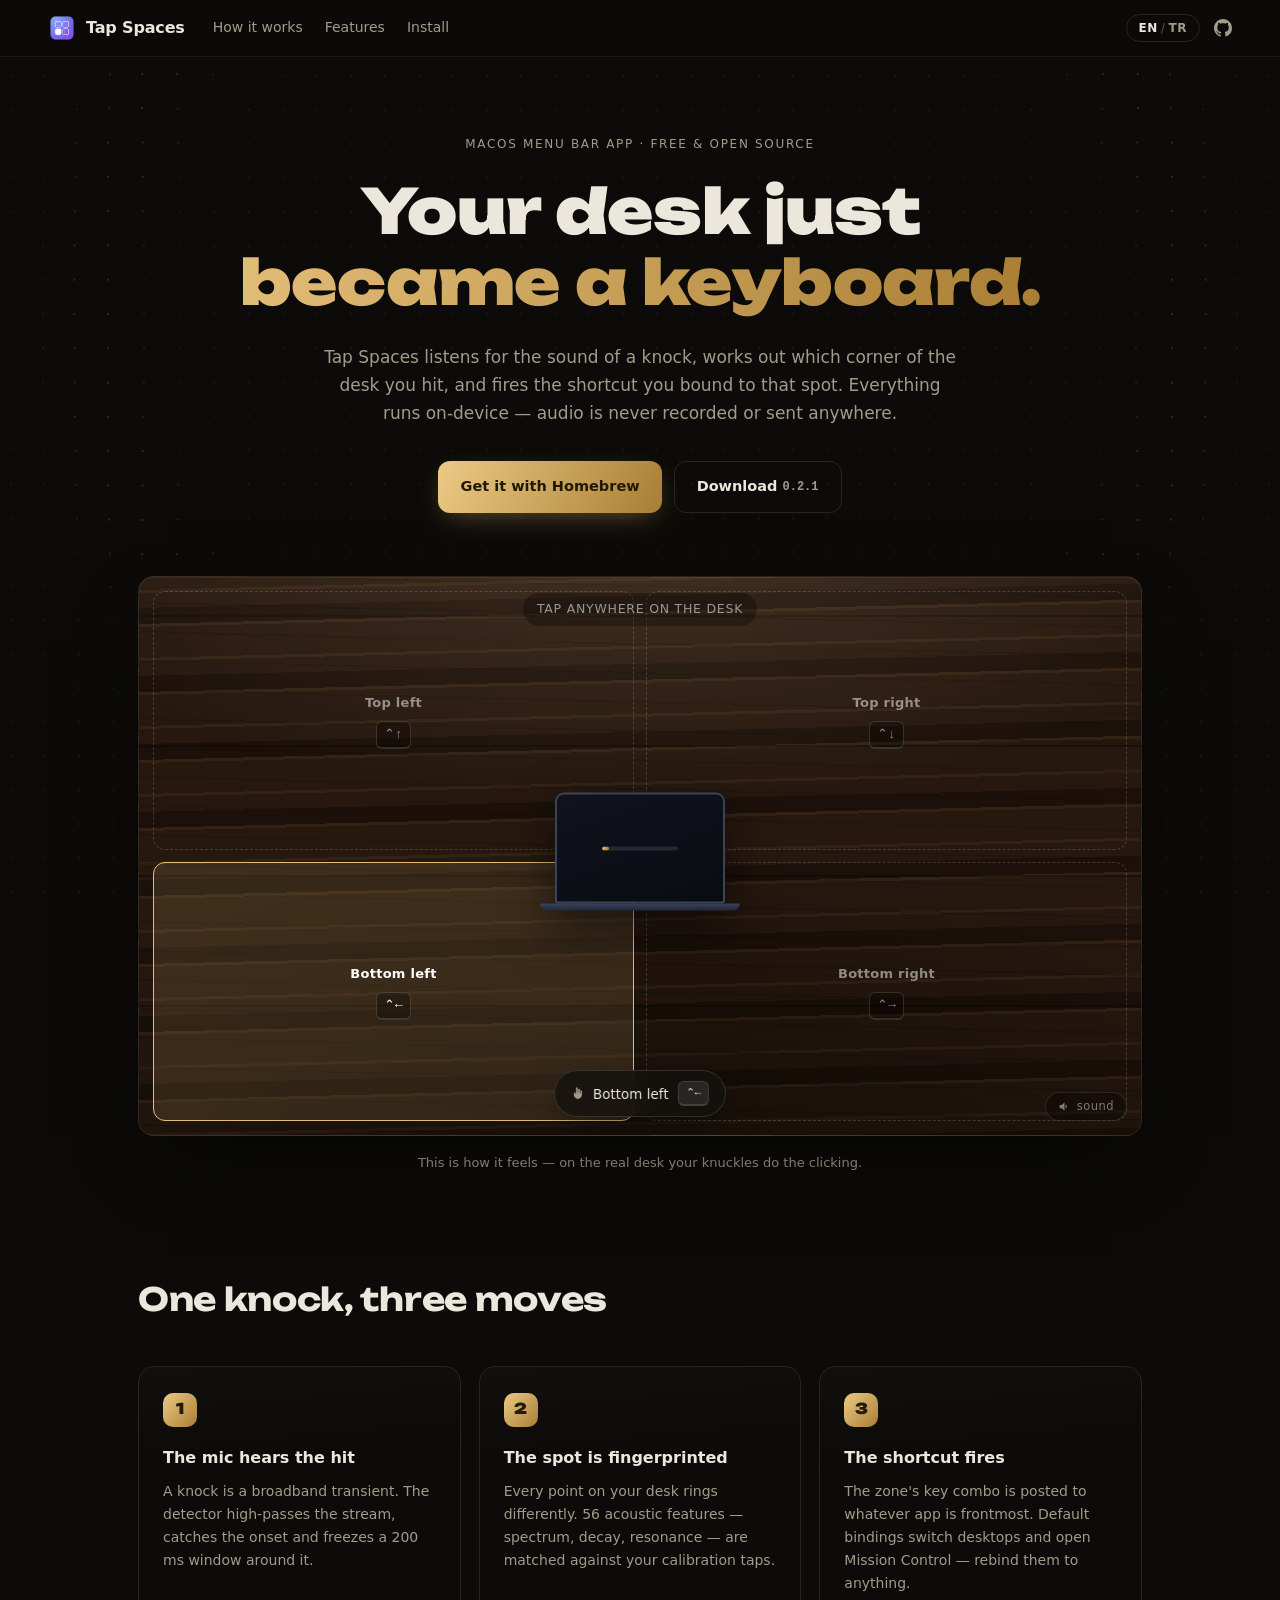
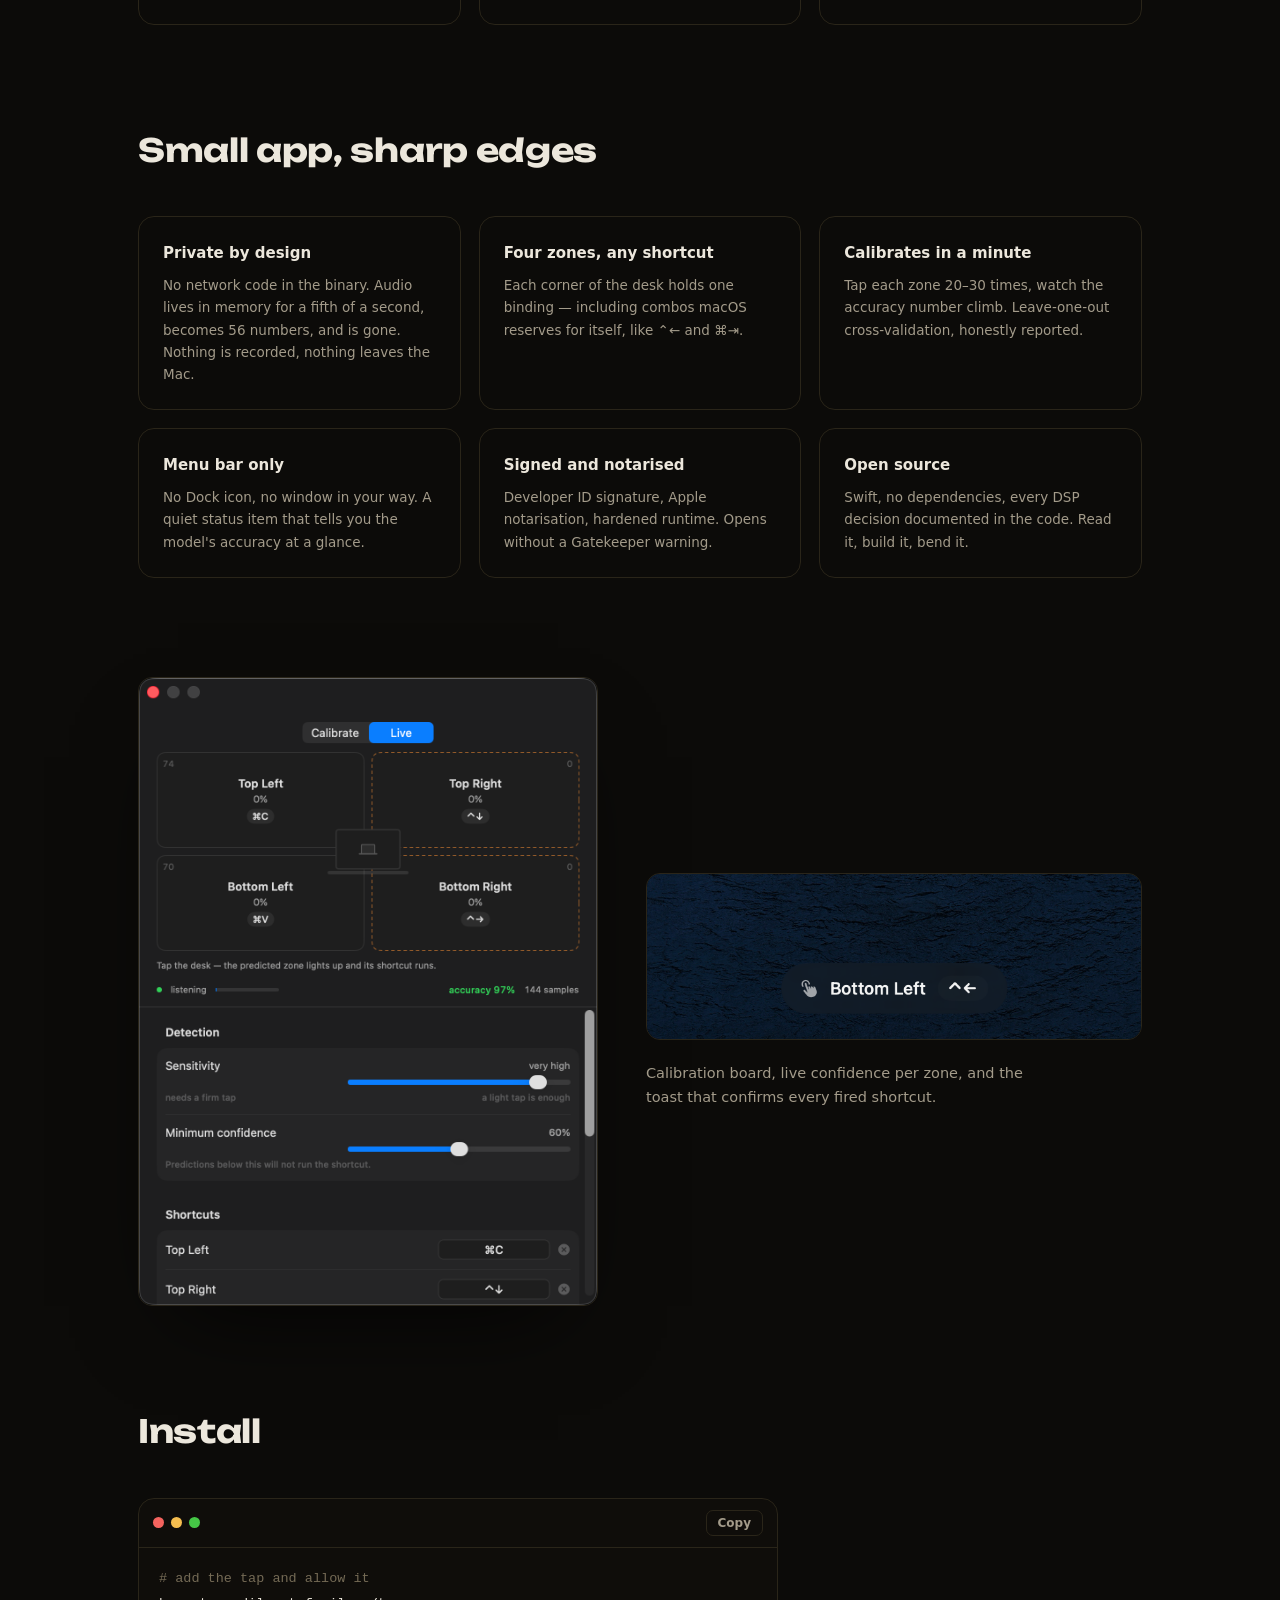
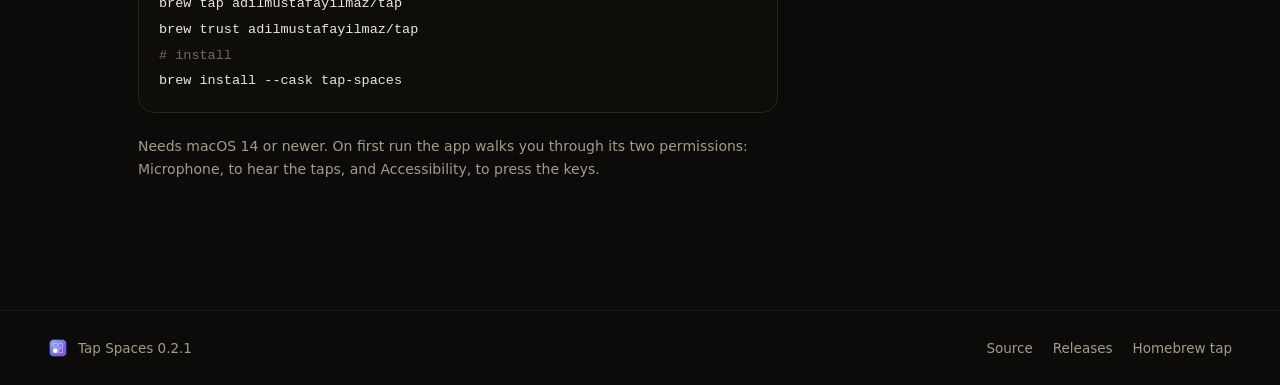
==== site/index.html @ 39f1f90b "Add landing site deployed to GitHub Pages Static single-page site under site/: interactive desk demo" ====
<!doctype html>
<html lang="en">
<head>
<meta charset="utf-8">
<meta name="viewport" content="width=device-width, initial-scale=1">
<title>Tap Spaces — your desk just became a keyboard</title>
<meta name="description" content="Tap Spaces is a macOS menu bar app that hears where on the desk you knocked and fires the keyboard shortcut you bound to that spot. Offline, on-device, open source.">
<meta property="og:title" content="Tap Spaces">
<meta property="og:description" content="Knock on the desk, switch your desktop. Acoustic tap localisation for macOS.">
<meta property="og:image" content="assets/icon.png">
<link rel="icon" type="image/png" href="assets/icon.png">
<link rel="preconnect" href="https://fonts.googleapis.com">
<link rel="preconnect" href="https://fonts.gstatic.com" crossorigin>
<link href="https://fonts.googleapis.com/css2?family=Unbounded:wght@500;700;900&display=swap" rel="stylesheet">
<link rel="stylesheet" href="style.css">
</head>
<body>

<canvas id="field" aria-hidden="true"></canvas>

<header class="nav">
  <a class="brand" href="#top">
    <img src="assets/icon.png" alt="" width="28" height="28">
    <span>Tap Spaces</span>
  </a>
  <nav class="nav-links">
    <a href="#how" data-i18n="nav.how">How it works</a>
    <a href="#features" data-i18n="nav.features">Features</a>
    <a href="#install" data-i18n="nav.install">Install</a>
  </nav>
  <div class="nav-actions">
    <button class="lang-toggle" id="langToggle" aria-label="Switch language">
      <span data-lang-opt="en">EN</span><i>/</i><span data-lang-opt="tr">TR</span>
    </button>
    <a class="gh-link" href="https://github.com/adilmustafayilmaz/Tap-Spaces" aria-label="GitHub">
      <svg viewBox="0 0 16 16" width="18" height="18" aria-hidden="true"><path fill="currentColor" d="M8 0C3.58 0 0 3.58 0 8c0 3.54 2.29 6.53 5.47 7.59.4.07.55-.17.55-.38 0-.19-.01-.82-.01-1.49-2.01.37-2.53-.49-2.69-.94-.09-.23-.48-.94-.82-1.13-.28-.15-.68-.52-.01-.53.63-.01 1.08.58 1.23.82.72 1.21 1.87.87 2.33.66.07-.52.28-.87.51-1.07-1.78-.2-3.64-.89-3.64-3.95 0-.87.31-1.59.82-2.15-.08-.2-.36-1.02.08-2.12 0 0 .67-.21 2.2.82.64-.18 1.32-.27 2-.27s1.36.09 2 .27c1.53-1.04 2.2-.82 2.2-.82.44 1.1.16 1.92.08 2.12.51.56.82 1.27.82 2.15 0 3.07-1.87 3.75-3.65 3.95.29.25.54.73.54 1.48 0 1.07-.01 1.93-.01 2.2 0 .21.15.46.55.38A8.01 8.01 0 0 0 16 8c0-4.42-3.58-8-8-8Z"/></svg>
    </a>
  </div>
</header>

<main id="top">

  <!-- ============================ hero ============================ -->
  <section class="hero">
    <p class="eyebrow" data-i18n="hero.eyebrow">macOS menu bar app · free &amp; open source</p>
    <h1>
      <span data-i18n="hero.line1">Your desk just</span><br>
      <span class="grad" data-i18n="hero.line2">became a keyboard.</span>
    </h1>
    <p class="lede" data-i18n="hero.lede">
      Tap Spaces listens for the sound of a knock, works out which corner of the
      desk you hit, and fires the shortcut you bound to that spot. Everything
      runs on-device — audio is never recorded or sent anywhere.
    </p>
    <div class="hero-cta">
      <a class="btn primary" href="#install" data-i18n="hero.get">Get it with Homebrew</a>
      <a class="btn ghost" href="https://github.com/adilmustafayilmaz/Tap-Spaces/releases/latest">
        <span data-i18n="hero.download">Download</span>&nbsp;<span class="ver" id="verBadge">0.2.1</span>
      </a>
    </div>

    <!-- ======================= the desk ======================= -->
    <figure class="desk-wrap">
      <div class="desk" id="desk">
        <div class="desk-zones">
          <div class="dz" data-zone="TL"><span class="dz-name" data-i18n="zone.TL">Top left</span><kbd>⌃↑</kbd></div>
          <div class="dz" data-zone="TR"><span class="dz-name" data-i18n="zone.TR">Top right</span><kbd>⌃↓</kbd></div>
          <div class="dz" data-zone="BL"><span class="dz-name" data-i18n="zone.BL">Bottom left</span><kbd>⌃←</kbd></div>
          <div class="dz" data-zone="BR"><span class="dz-name" data-i18n="zone.BR">Bottom right</span><kbd>⌃→</kbd></div>
        </div>

        <div class="macbook" aria-hidden="true">
          <div class="mb-screen">
            <span class="mb-meter"><i id="meter"></i></span>
          </div>
          <div class="mb-base"></div>
        </div>

        <div class="toast" id="toast" role="status">
          <svg viewBox="0 0 24 24" width="13" height="13" aria-hidden="true"><path fill="currentColor" d="M9.5 2a1.5 1.5 0 0 1 3 0v8h1V4.5a1.5 1.5 0 0 1 3 0V12h1V7.5a1.5 1.5 0 0 1 3 0v7c0 4.14-3.36 7.5-7.5 7.5S5.5 18.64 5.5 14.5v-3a1.5 1.5 0 0 1 3 0V13h1V2Z"/></svg>
          <span id="toastZone">Bottom left</span>
          <kbd id="toastKey">⌃←</kbd>
        </div>

        <p class="desk-hint" id="deskHint" data-i18n="desk.hint">Tap anywhere on the desk</p>

        <button class="sound-toggle" id="soundToggle" aria-pressed="false">
          <svg viewBox="0 0 24 24" width="13" height="13" aria-hidden="true"><path fill="currentColor" d="M3 9v6h4l5 5V4L7 9H3Zm13.5 3a4.5 4.5 0 0 0-2.5-4.03v8.05A4.5 4.5 0 0 0 16.5 12Z"/></svg>
          <span data-i18n="desk.sound">sound</span>
        </button>
      </div>
      <figcaption class="desk-caption" data-i18n="desk.caption">
        This is how it feels — on the real desk your knuckles do the clicking.
      </figcaption>
    </figure>
  </section>

  <!-- ============================ how ============================ -->
  <section class="how" id="how">
    <h2 class="reveal" data-i18n="how.title">One knock, three moves</h2>
    <div class="steps">
      <article class="step reveal">
        <span class="step-n">1</span>
        <h3 data-i18n="how.1.t">The mic hears the hit</h3>
        <p data-i18n="how.1.d">A knock is a broadband transient. The detector high-passes the stream, catches the onset and freezes a 200&nbsp;ms window around it.</p>
      </article>
      <article class="step reveal">
        <span class="step-n">2</span>
        <h3 data-i18n="how.2.t">The spot is fingerprinted</h3>
        <p data-i18n="how.2.d">Every point on your desk rings differently. 56 acoustic features — spectrum, decay, resonance — are matched against your calibration taps.</p>
      </article>
      <article class="step reveal">
        <span class="step-n">3</span>
        <h3 data-i18n="how.3.t">The shortcut fires</h3>
        <p data-i18n="how.3.d">The zone's key combo is posted to whatever app is frontmost. Default bindings switch desktops and open Mission Control — rebind them to anything.</p>
      </article>
    </div>
  </section>

  <!-- ========================= features ========================= -->
  <section class="features" id="features">
    <h2 class="reveal" data-i18n="ft.title">Small app, sharp edges</h2>
    <div class="ft-grid">
      <article class="ft reveal">
        <h3 data-i18n="ft.private.t">Private by design</h3>
        <p data-i18n="ft.private.d">No network code in the binary. Audio lives in memory for a fifth of a second, becomes 56 numbers, and is gone. Nothing is recorded, nothing leaves the Mac.</p>
      </article>
      <article class="ft reveal">
        <h3 data-i18n="ft.zones.t">Four zones, any shortcut</h3>
        <p data-i18n="ft.zones.d">Each corner of the desk holds one binding — including combos macOS reserves for itself, like ⌃← and ⌘⇥.</p>
      </article>
      <article class="ft reveal">
        <h3 data-i18n="ft.cal.t">Calibrates in a minute</h3>
        <p data-i18n="ft.cal.d">Tap each zone 20–30 times, watch the accuracy number climb. Leave-one-out cross-validation, honestly reported.</p>
      </article>
      <article class="ft reveal">
        <h3 data-i18n="ft.menubar.t">Menu bar only</h3>
        <p data-i18n="ft.menubar.d">No Dock icon, no window in your way. A quiet status item that tells you the model's accuracy at a glance.</p>
      </article>
      <article class="ft reveal">
        <h3 data-i18n="ft.signed.t">Signed and notarised</h3>
        <p data-i18n="ft.signed.d">Developer ID signature, Apple notarisation, hardened runtime. Opens without a Gatekeeper warning.</p>
      </article>
      <article class="ft reveal">
        <h3 data-i18n="ft.open.t">Open source</h3>
        <p data-i18n="ft.open.d">Swift, no dependencies, every DSP decision documented in the code. Read it, build it, bend it.</p>
      </article>
    </div>
  </section>

  <!-- ======================== screenshots ======================== -->
  <section class="shots">
    <div class="shot-main reveal">
      <img src="assets/main.png" alt="Tap Spaces main window: four calibration zones around a laptop, sensitivity and shortcut settings" loading="lazy">
    </div>
    <div class="shot-side">
      <img class="reveal" src="assets/toast.png" alt="Toast notification showing a fired shortcut" loading="lazy">
      <p class="reveal" data-i18n="shots.caption">Calibration board, live confidence per zone, and the toast that confirms every fired shortcut.</p>
    </div>
  </section>

  <!-- ========================== install ========================== -->
  <section class="install" id="install">
    <h2 class="reveal" data-i18n="in.title">Install</h2>
    <div class="term reveal">
      <div class="term-bar">
        <span></span><span></span><span></span>
        <button class="copy-btn" id="copyBtn" data-i18n="in.copy">Copy</button>
      </div>
      <pre><code><span class="c" data-i18n="in.c1"># add the tap and allow it</span>
brew tap adilmustafayilmaz/tap
brew trust adilmustafayilmaz/tap
<span class="c" data-i18n="in.c2"># install</span>
brew install --cask tap-spaces</code></pre>
    </div>
    <p class="install-note reveal" data-i18n="in.note">
      Needs macOS 14 or newer. On first run the app walks you through its two
      permissions: Microphone, to hear the taps, and Accessibility, to press
      the keys. Already installed? <code>brew upgrade --cask tap-spaces</code>.
    </p>
  </section>

</main>

<footer class="footer">
  <div>
    <img src="assets/icon.png" alt="" width="20" height="20">
    <span>Tap Spaces <span id="verFoot">0.2.1</span></span>
  </div>
  <nav>
    <a href="https://github.com/adilmustafayilmaz/Tap-Spaces" data-i18n="fo.source">Source</a>
    <a href="https://github.com/adilmustafayilmaz/Tap-Spaces/releases" data-i18n="fo.releases">Releases</a>
    <a href="https://github.com/adilmustafayilmaz/homebrew-tap" data-i18n="fo.tap">Homebrew tap</a>
  </nav>
</footer>

<script src="app.js"></script>
</body>
</html>
---- site/style.css ----
/* ------------------------------------------------------------------ tokens */
:root {
  --ink: #0c0b09;          /* page background, warm espresso near-black    */
  --panel: #14120e;
  --line: #2a2519;
  --text: #ece7dc;
  --dim: #a39b8a;
  --gold: #e2bd77;         /* champagne — the premium accent               */
  --brass: #a97e34;        /* deep brass, the dark end of the accent       */
  --wood-1: #26180f;       /* walnut desk — the one warm thing on the page */
  --wood-2: #332214;
  --wood-3: #1c110a;
  --radius: 16px;
  --display: "Unbounded", sans-serif;
  --body: -apple-system, BlinkMacSystemFont, "SF Pro Text", system-ui, sans-serif;
  --mono: ui-monospace, "SF Mono", SFMono-Regular, Menlo, monospace;
}

* { box-sizing: border-box; }
html { scroll-behavior: smooth; }
body {
  margin: 0;
  background: var(--ink);
  color: var(--text);
  font: 16px/1.65 var(--body);
  -webkit-font-smoothing: antialiased;
  overflow-x: hidden;
}
img { max-width: 100%; display: block; }

/* the acoustic dot field lives behind everything */
#field {
  position: fixed;
  inset: 0;
  width: 100%;
  height: 100%;
  z-index: 0;
  pointer-events: none;
}
.nav, main, .footer { position: relative; z-index: 1; }
a { color: inherit; text-decoration: none; }
h1, h2, h3 { margin: 0; }
p { margin: 0; }
kbd {
  font-family: var(--mono);
  font-size: 0.82em;
  padding: 2px 7px;
  border-radius: 6px;
  background: rgba(255 255 255 / 0.07);
  border: 1px solid rgba(255 255 255 / 0.12);
  border-bottom-width: 2px;
}

/* ------------------------------------------------------------------ nav */
.nav {
  position: sticky; top: 0; z-index: 50;
  display: flex; align-items: center; gap: 28px;
  padding: 14px clamp(20px, 4vw, 48px);
  background: rgba(12 11 9 / 0.78);
  backdrop-filter: blur(14px);
  border-bottom: 1px solid rgba(255 255 255 / 0.05);
}
.brand { display: flex; align-items: center; gap: 10px; font-weight: 600; letter-spacing: -0.01em; }
.brand img { border-radius: 7px; }
.nav-links { display: flex; gap: 22px; font-size: 14px; color: var(--dim); }
.nav-links a:hover { color: var(--text); }
.nav-actions { margin-left: auto; display: flex; align-items: center; gap: 14px; }
.lang-toggle {
  font: 600 12px/1 var(--body);
  letter-spacing: 0.04em;
  color: var(--dim);
  background: none;
  border: 1px solid var(--line);
  border-radius: 999px;
  padding: 7px 12px;
  cursor: pointer;
}
.lang-toggle i { font-style: normal; opacity: 0.4; margin: 0 3px; }
.lang-toggle [data-lang-opt].on { color: var(--text); }
.gh-link { color: var(--dim); display: grid; place-items: center; }
.gh-link:hover { color: var(--text); }

/* ------------------------------------------------------------------ hero */
.hero {
  max-width: 1100px;
  margin: 0 auto;
  padding: clamp(56px, 9vh, 110px) clamp(20px, 4vw, 48px) 0;
  text-align: center;
}
.eyebrow {
  font: 500 12px/1 var(--body);
  letter-spacing: 0.14em;
  text-transform: uppercase;
  color: var(--dim);
  margin-bottom: 26px;
}
.hero h1 {
  font-family: var(--display);
  font-weight: 900;
  font-size: clamp(28px, 5.4vw, 62px);
  line-height: 1.14;
  letter-spacing: -0.01em;
}
.hero h1 .grad {
  background: linear-gradient(100deg, var(--gold), var(--brass));
  -webkit-background-clip: text;
  background-clip: text;
  color: transparent;
}
.lede {
  max-width: 640px;
  margin: 26px auto 0;
  font-size: 17px;
  color: var(--dim);
}
.hero-cta { display: flex; gap: 12px; justify-content: center; margin-top: 34px; flex-wrap: wrap; }
.btn {
  display: inline-flex; align-items: center;
  font-size: 14.5px; font-weight: 600;
  padding: 13px 22px; border-radius: 12px;
  transition: transform 140ms ease, box-shadow 140ms ease, border-color 140ms;
}
.btn.primary {
  background: linear-gradient(115deg, #ecca85, var(--brass));
  box-shadow: 0 8px 28px -10px rgba(212 169 92 / 0.55);
  color: #211804;
}
.btn.primary:hover { transform: translateY(-1px); box-shadow: 0 12px 34px -10px rgba(212 169 92 / 0.7); }
.btn.ghost { border: 1px solid var(--line); color: var(--text); }
.btn.ghost:hover { border-color: #4a3f2c; }
.btn .ver { font-family: var(--mono); font-size: 12px; color: var(--dim); }

/* ------------------------------------------------------------------ desk */
.desk-wrap { margin: clamp(48px, 7vh, 80px) 0 0; }
.desk {
  position: relative;
  aspect-ratio: 16 / 9.5;
  max-height: 560px;
  width: 100%;
  border-radius: var(--radius);
  overflow: hidden;
  cursor: pointer;
  border: 1px solid rgba(255 255 255 / 0.07);
  /* walnut: horizontal grain + plank seams + lamp light falling from above */
  background:
    radial-gradient(120% 90% at 50% -10%, rgba(255 206 158 / 0.14), transparent 55%),
    radial-gradient(140% 120% at 50% 120%, rgba(0 0 0 / 0.5), transparent 60%),
    repeating-linear-gradient(0deg, transparent 0 128px, rgba(0 0 0 / 0.32) 128px 130px),
    repeating-linear-gradient(1.4deg,
      transparent 0 9px, rgba(0 0 0 / 0.13) 9px 11px, transparent 11px 29px),
    repeating-linear-gradient(178.6deg,
      var(--wood-1) 0px 13px,
      var(--wood-2) 13px 16px,
      var(--wood-1) 16px 31px,
      var(--wood-3) 31px 47px,
      var(--wood-2) 47px 50px,
      var(--wood-1) 50px 68px);
  box-shadow: inset 0 1px 0 rgba(255 255 255 / 0.06), 0 30px 80px -30px rgba(0 0 0 / 0.8);
  user-select: none;
  -webkit-user-select: none;
  touch-action: manipulation;
}

.desk-zones {
  position: absolute; inset: 14px;
  display: grid;
  grid-template-columns: 1fr 1fr;
  grid-template-rows: 1fr 1fr;
  gap: 12px;
}
.dz {
  position: relative;
  border-radius: 12px;
  border: 1.5px dashed rgba(255 255 255 / 0.16);
  display: flex; flex-direction: column;
  align-items: center; justify-content: center; gap: 7px;
  color: rgba(255 255 255 / 0.5);
  transition: border-color 220ms, background 220ms, color 220ms;
}
.dz .dz-name { font-size: 13px; font-weight: 600; letter-spacing: 0.02em; }
.dz kbd { background: rgba(0 0 0 / 0.3); border-color: rgba(255 255 255 / 0.14); }
.dz.hit {
  border-color: var(--gold);
  border-style: solid;
  background: rgba(226 189 119 / 0.13);
  color: #fff;
}

/* ripples spawned at the click point */
.ripple {
  position: absolute;
  width: 14px; height: 14px;
  margin: -7px 0 0 -7px;
  border-radius: 50%;
  border: 2px solid rgba(255 255 255 / 0.85);
  pointer-events: none;
  animation: ripple 900ms cubic-bezier(0.2, 0.6, 0.3, 1) forwards;
}
.ripple.r2 { animation-delay: 120ms; border-color: rgba(226 189 119 / 0.8); }
.ripple.r3 { animation-delay: 260ms; border-color: rgba(169 126 52 / 0.65); }
@keyframes ripple {
  from { transform: scale(0.4); opacity: 0.95; }
  to   { transform: scale(16);  opacity: 0; }
}

.macbook {
  position: absolute; left: 50%; top: 50%;
  transform: translate(-50%, -54%);
  width: clamp(120px, 17vw, 170px);
  pointer-events: none;
  filter: drop-shadow(0 18px 24px rgba(0 0 0 / 0.55));
}
.mb-screen {
  aspect-ratio: 16 / 10.4;
  border-radius: 9px 9px 3px 3px;
  border: 2px solid #3a4358;
  background: linear-gradient(160deg, #10131c, #0a0c13);
  display: grid; place-items: center;
}
.mb-base {
  height: 7px; margin: 0 -9%;
  border-radius: 0 0 8px 8px;
  background: linear-gradient(#39415a, #232838);
}
.mb-meter {
  width: 46%; height: 4px; border-radius: 2px;
  background: rgba(255 255 255 / 0.1);
  overflow: hidden;
}
.mb-meter i {
  display: block; height: 100%; width: 4%;
  border-radius: 2px;
  background: linear-gradient(90deg, var(--gold), var(--brass));
  transition: width 90ms ease-out;
}

.toast {
  position: absolute; left: 50%; bottom: 18px;
  transform: translate(-50%, 16px) scale(0.96);
  display: flex; align-items: center; gap: 9px;
  padding: 10px 16px;
  border-radius: 999px;
  background: rgba(20 18 14 / 0.82);
  backdrop-filter: blur(12px);
  border: 1px solid rgba(255 255 255 / 0.13);
  box-shadow: 0 12px 40px -8px rgba(0 0 0 / 0.6);
  font-size: 13.5px; font-weight: 500;
  color: var(--text);
  opacity: 0;
  pointer-events: none;
  transition: opacity 240ms, transform 320ms cubic-bezier(0.2, 0.9, 0.3, 1.2);
}
.toast.show { opacity: 1; transform: translate(-50%, 0) scale(1); }
.toast svg { color: var(--dim); }
.toast kbd { background: rgba(255 255 255 / 0.09); }

.desk-hint {
  position: absolute; top: 16px; left: 50%; transform: translateX(-50%);
  font-size: 12.5px; letter-spacing: 0.06em; text-transform: uppercase;
  color: rgba(255 255 255 / 0.55);
  padding: 6px 14px; border-radius: 999px;
  background: rgba(0 0 0 / 0.3);
  pointer-events: none;
  transition: opacity 400ms;
}
.desk.touched .desk-hint { opacity: 0; }

.sound-toggle {
  position: absolute; right: 14px; bottom: 14px;
  display: flex; align-items: center; gap: 6px;
  font: 500 11.5px/1 var(--body);
  letter-spacing: 0.04em;
  color: rgba(255 255 255 / 0.45);
  background: rgba(0 0 0 / 0.32);
  border: 1px solid rgba(255 255 255 / 0.1);
  border-radius: 999px;
  padding: 7px 12px;
  cursor: pointer;
  transition: color 160ms, border-color 160ms;
}
.sound-toggle[aria-pressed="true"] { color: #fff; border-color: var(--gold); }

.desk-caption {
  margin: 16px auto 0;
  font-size: 13px; color: var(--dim);
  text-align: center;
}

/* ------------------------------------------------------------------ how */
.how, .features, .install {
  max-width: 1100px;
  margin: 0 auto;
  padding: clamp(70px, 11vh, 130px) clamp(20px, 4vw, 48px) 0;
}
h2 {
  font-family: var(--display);
  font-weight: 700;
  font-size: clamp(21px, 3vw, 32px);
  letter-spacing: -0.01em;
  margin-bottom: 40px;
}
.steps { display: grid; grid-template-columns: repeat(3, 1fr); gap: 18px; }
.step {
  position: relative;
  border: 1px solid var(--line);
  border-radius: var(--radius);
  padding: 26px 24px 28px;
  background: linear-gradient(175deg, rgba(255 255 255 / 0.025), transparent 40%);
}
.step-n {
  font-family: var(--display);
  font-weight: 900;
  font-size: 15px;
  color: #241a06;
  display: inline-grid; place-items: center;
  width: 34px; height: 34px; border-radius: 10px;
  background: linear-gradient(130deg, #ecca85, var(--brass));
  margin-bottom: 18px;
}
.step h3 { font-size: 16px; font-weight: 650; margin-bottom: 9px; }
.step p { font-size: 14px; color: var(--dim); }

/* ------------------------------------------------------------------ features */
.ft-grid { display: grid; grid-template-columns: repeat(3, 1fr); gap: 18px; }
.ft {
  border: 1px solid var(--line);
  border-radius: var(--radius);
  padding: 24px;
  transition: border-color 200ms, transform 200ms;
}
.ft:hover { border-color: #4a3f2c; transform: translateY(-2px); }
.ft h3 { font-size: 15px; font-weight: 650; margin-bottom: 8px; }
.ft p { font-size: 13.5px; color: var(--dim); }

/* ------------------------------------------------------------------ shots */
.shots {
  max-width: 1100px;
  margin: 0 auto;
  padding: clamp(70px, 11vh, 130px) clamp(20px, 4vw, 48px) 0;
  display: grid;
  grid-template-columns: minmax(0, 460px) 1fr;
  gap: clamp(24px, 4vw, 48px);
  align-items: center;
}
.shot-main img {
  border-radius: 14px;
  border: 1px solid var(--line);
  box-shadow: 0 40px 90px -40px rgba(0 0 0 / 0.85);
}
.shot-side { display: grid; gap: 22px; }
.shot-side img {
  border-radius: 14px;
  border: 1px solid var(--line);
}
.shot-side p { font-size: 14.5px; color: var(--dim); max-width: 44ch; }

/* ------------------------------------------------------------------ install */
.install { padding-bottom: 30px; }
.term {
  border: 1px solid var(--line);
  border-radius: var(--radius);
  overflow: hidden;
  background: #0f0d0a;
  max-width: 640px;
}
.term-bar {
  display: flex; align-items: center; gap: 7px;
  padding: 11px 14px;
  border-bottom: 1px solid var(--line);
}
.term-bar span { width: 11px; height: 11px; border-radius: 50%; background: #2c3145; }
.term-bar span:first-child { background: #f4635e; }
.term-bar span:nth-child(2) { background: #f5bd4f; }
.term-bar span:nth-child(3) { background: #45c646; }
.copy-btn {
  margin-left: auto;
  font: 600 12px/1 var(--body);
  color: var(--dim);
  background: none; border: 1px solid var(--line);
  border-radius: 7px; padding: 6px 11px;
  cursor: pointer;
  transition: color 150ms, border-color 150ms;
}
.copy-btn:hover { color: var(--text); border-color: #4a3f2c; }
.copy-btn.done { color: #45c646; border-color: #2c5c2d; }
.term pre {
  margin: 0; padding: 18px 20px;
  font: 13.5px/1.9 var(--mono);
  overflow-x: auto;
}
.term .c { color: #746a55; }
.install-note {
  margin-top: 22px;
  font-size: 14px; color: var(--dim);
  max-width: 640px;
}
.install-note code {
  font-family: var(--mono); font-size: 12.5px;
  background: rgba(255 255 255 / 0.06);
  padding: 2px 7px; border-radius: 6px;
}

/* ------------------------------------------------------------------ footer */
.footer {
  margin-top: clamp(70px, 11vh, 130px);
  border-top: 1px solid rgba(255 255 255 / 0.05);
  padding: 26px clamp(20px, 4vw, 48px);
  display: flex; align-items: center; justify-content: space-between; gap: 16px;
  font-size: 13.5px; color: var(--dim);
}
.footer > div { display: flex; align-items: center; gap: 10px; }
.footer img { border-radius: 5px; }
.footer nav { display: flex; gap: 20px; }
.footer a:hover { color: var(--text); }

/* ------------------------------------------------------------------ motion */
.reveal { opacity: 0; transform: translateY(18px); transition: opacity 600ms ease, transform 600ms ease; }
.reveal.in { opacity: 1; transform: none; }

@media (prefers-reduced-motion: reduce) {
  html { scroll-behavior: auto; }
  .reveal { opacity: 1; transform: none; transition: none; }
  .ripple { animation-duration: 1ms; }
  .toast { transition: opacity 1ms; }
}

/* ------------------------------------------------------------------ responsive */
@media (max-width: 900px) {
  .steps, .ft-grid { grid-template-columns: 1fr; }
  .shots { grid-template-columns: 1fr; }
  .shot-main { max-width: 420px; margin: 0 auto; }
  .nav-links { display: none; }
}
@media (max-width: 640px) {
  .desk { aspect-ratio: 4 / 4.4; }
  .dz kbd { font-size: 0.7em; }
  .footer { flex-direction: column; }
}

:focus-visible { outline: 2px solid var(--gold); outline-offset: 2px; border-radius: 4px; }
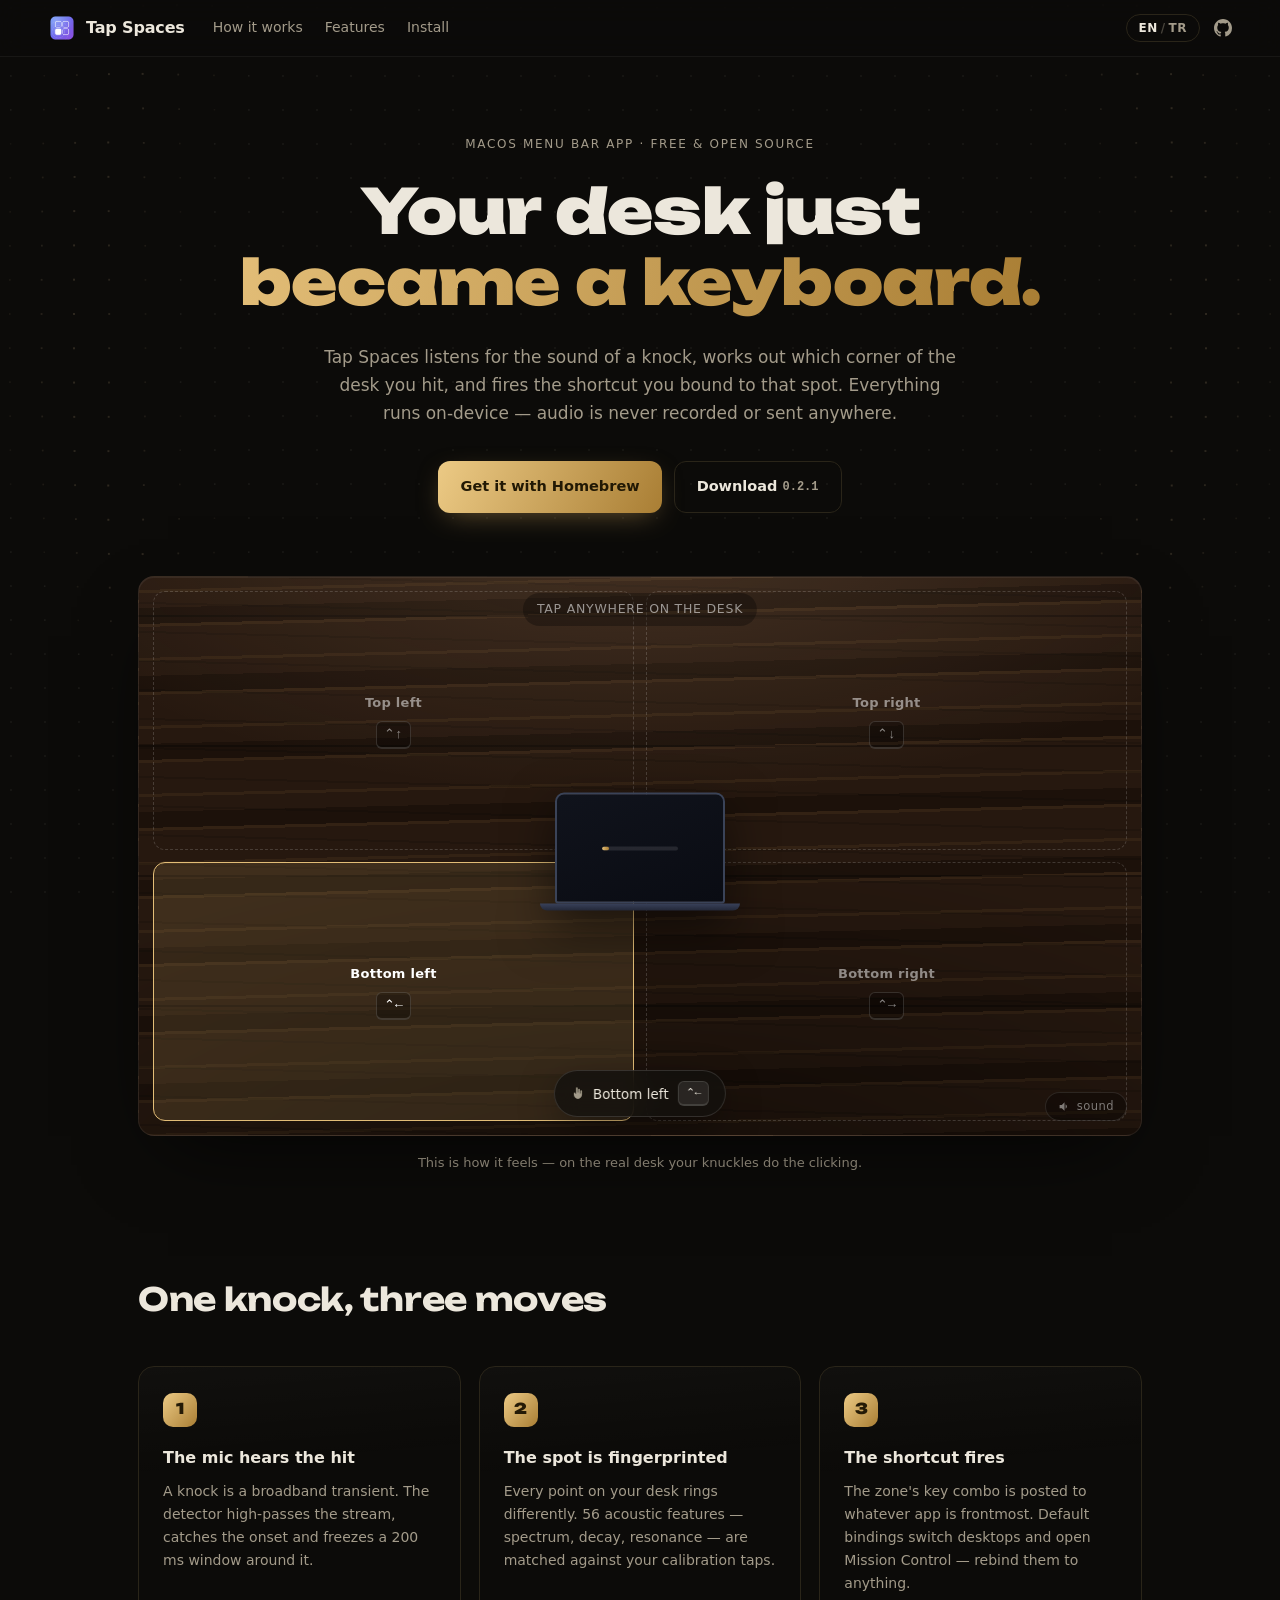
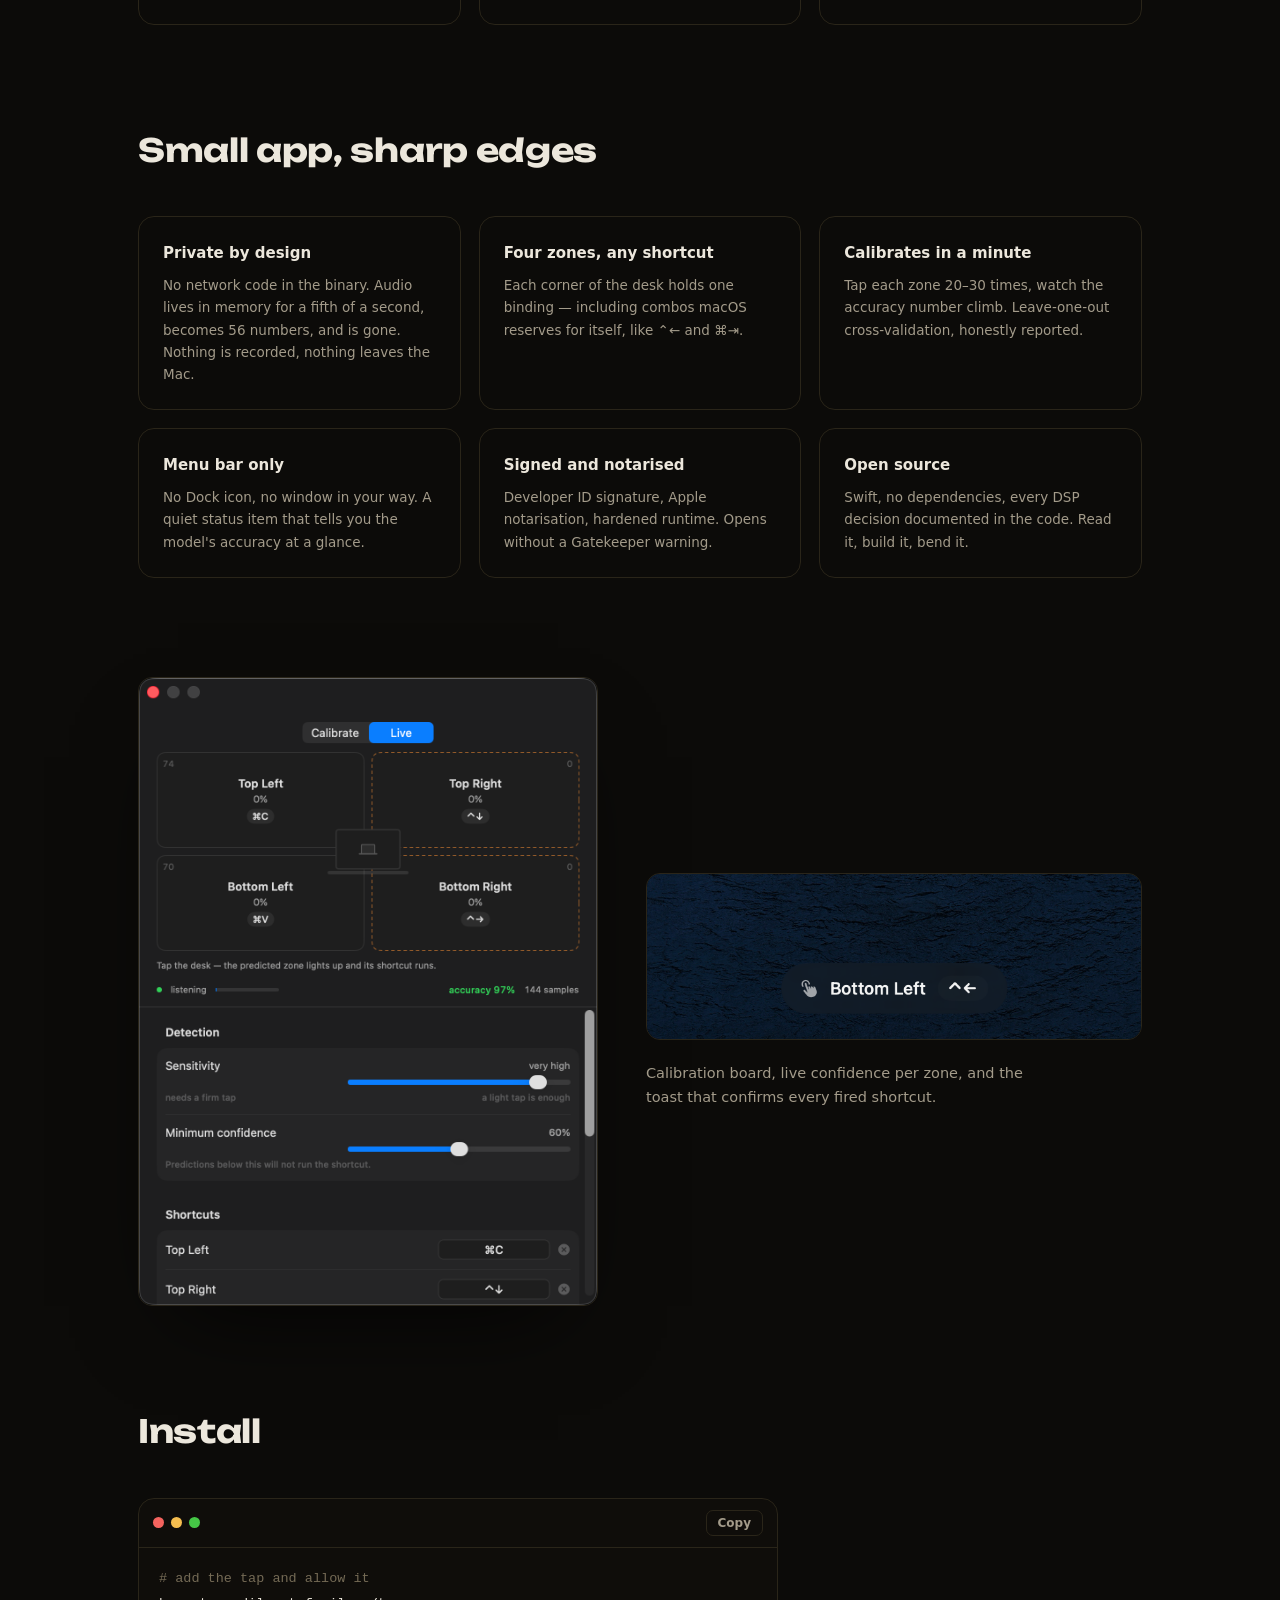
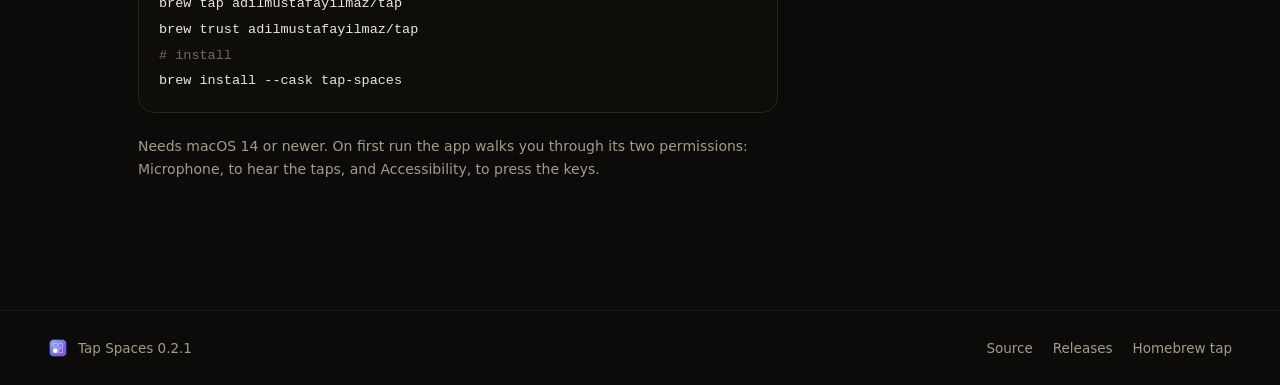
==== commit c59d7c28: "Add MIT license, social preview card and website link README now carries the site link, an MIT badge" ====
--- a/site/index.html
+++ b/site/index.html
@@ -7,7 +7,10 @@
 <meta name="description" content="Tap Spaces is a macOS menu bar app that hears where on the desk you knocked and fires the keyboard shortcut you bound to that spot. Offline, on-device, open source.">
 <meta property="og:title" content="Tap Spaces">
 <meta property="og:description" content="Knock on the desk, switch your desktop. Acoustic tap localisation for macOS.">
-<meta property="og:image" content="assets/icon.png">
+<meta property="og:image" content="https://adilmustafayilmaz.github.io/Tap-Spaces/assets/og.png">
+<meta property="og:url" content="https://adilmustafayilmaz.github.io/Tap-Spaces/">
+<meta name="twitter:card" content="summary_large_image">
+<meta name="twitter:image" content="https://adilmustafayilmaz.github.io/Tap-Spaces/assets/og.png">
 <link rel="icon" type="image/png" href="assets/icon.png">
 <link rel="preconnect" href="https://fonts.googleapis.com">
 <link rel="preconnect" href="https://fonts.gstatic.com" crossorigin>
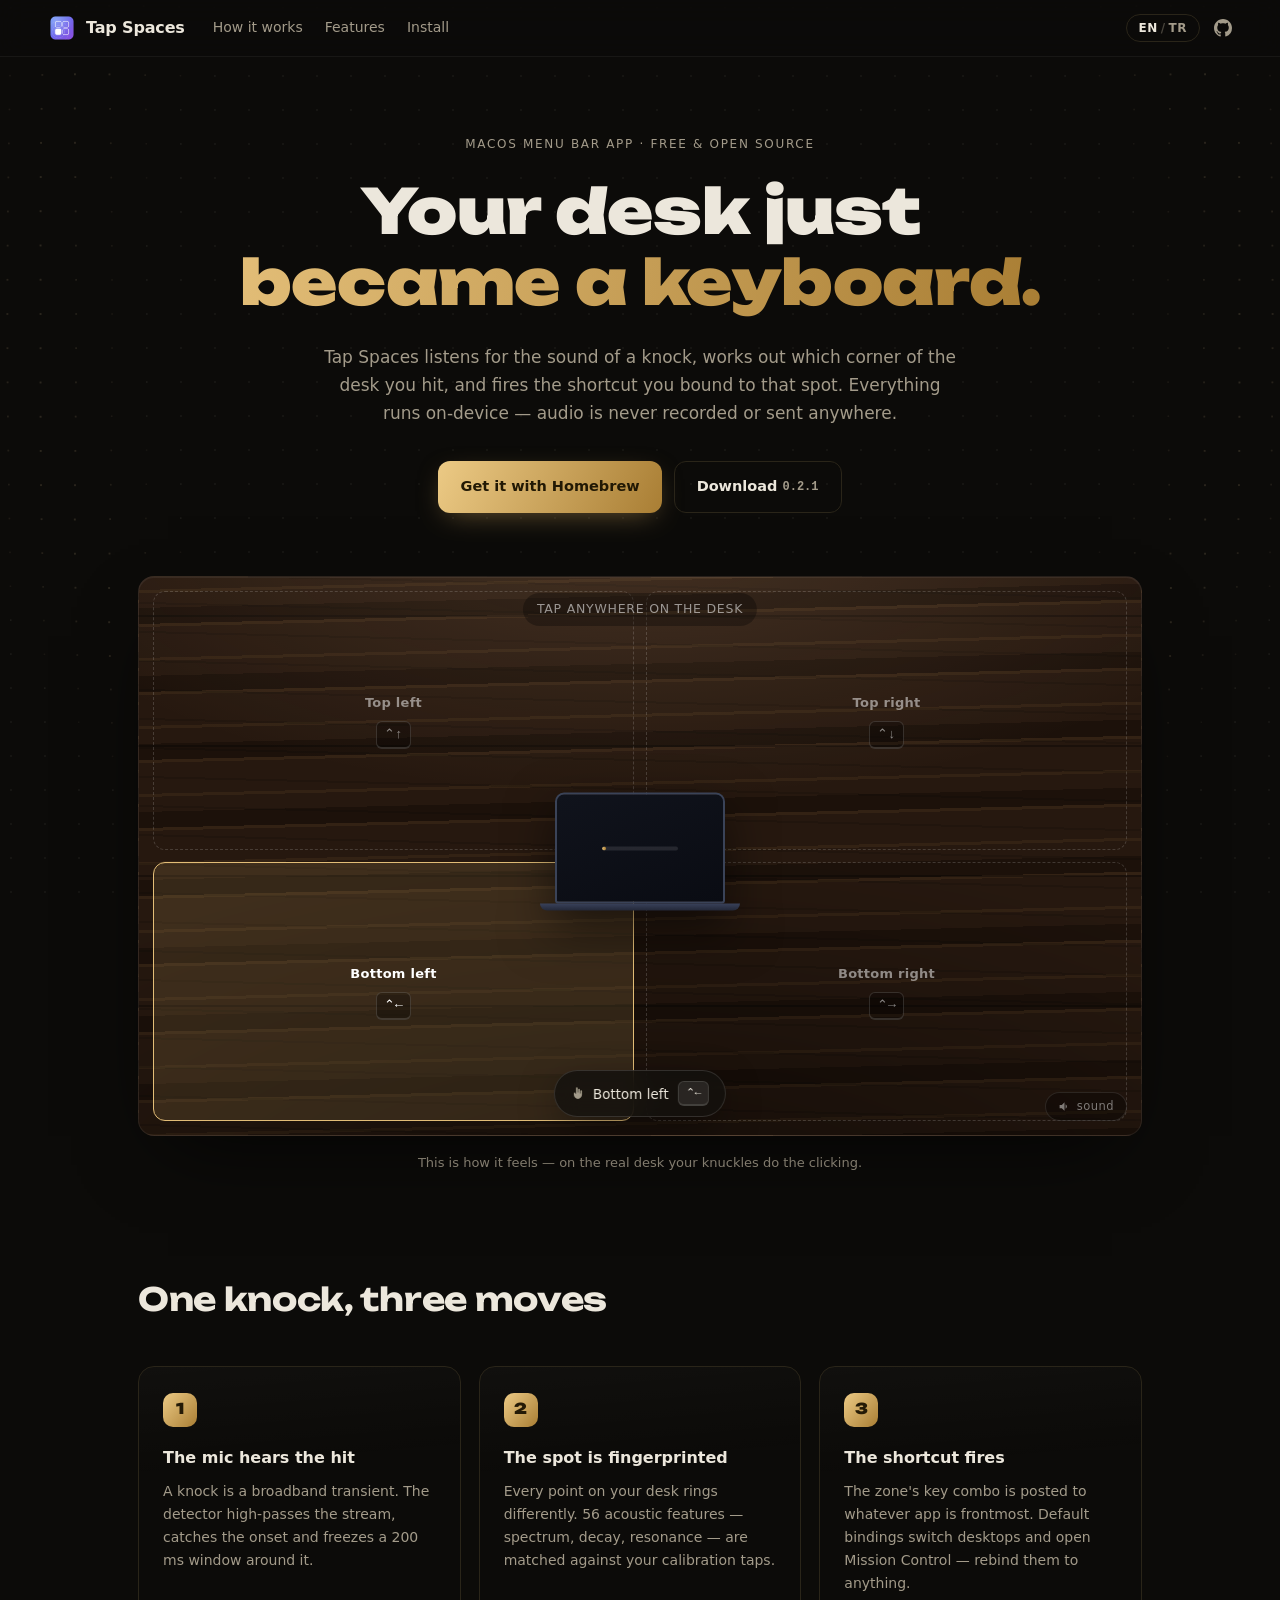
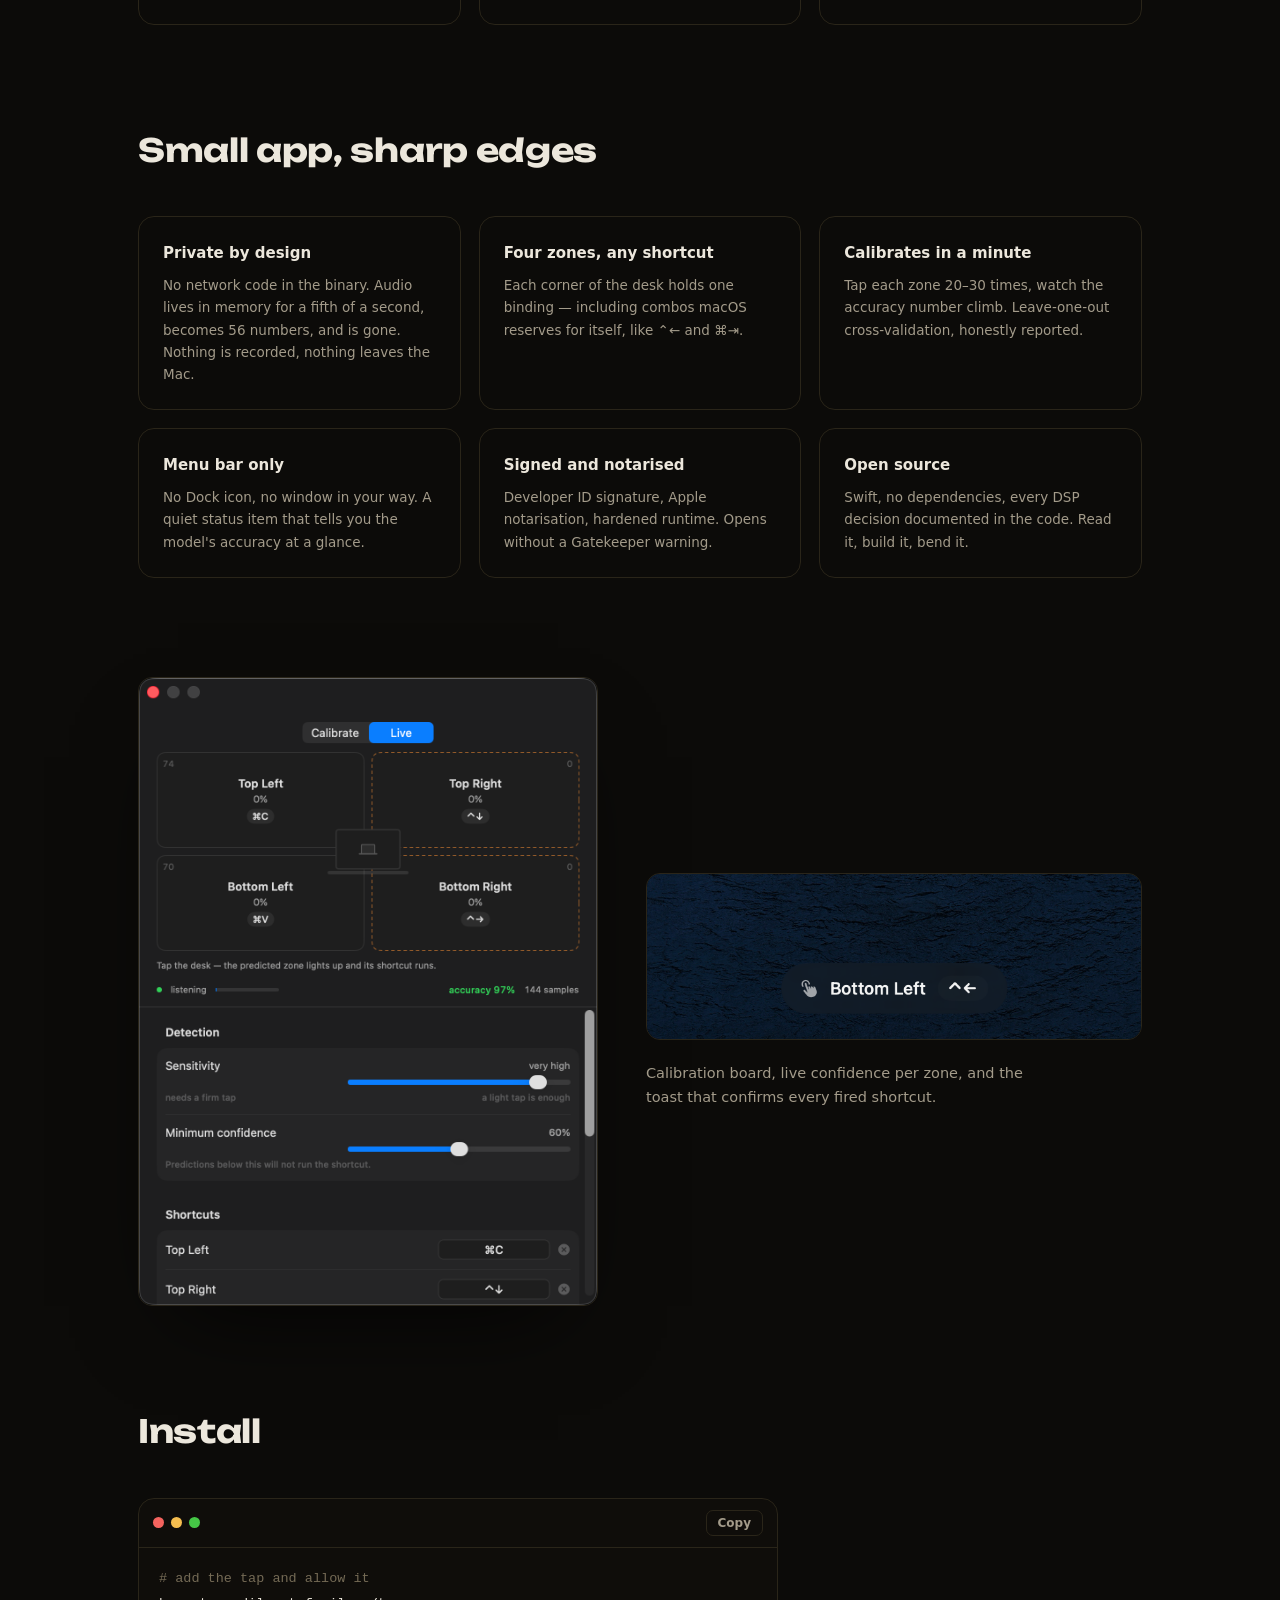
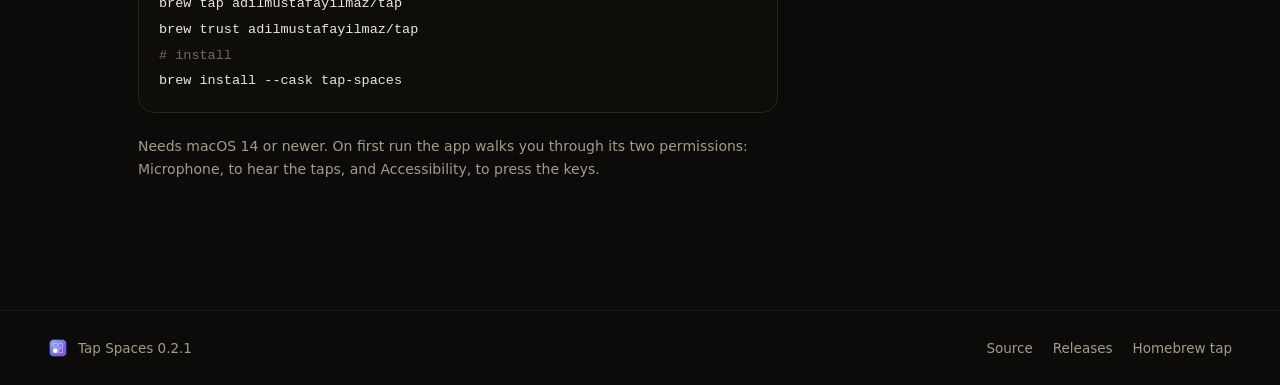
==== commit 862d5172: "Produce a notarised DMG per release, link it from the site release.sh now builds a drag-to-install d" ====
--- a/site/index.html
+++ b/site/index.html
@@ -57,7 +57,7 @@
     </p>
     <div class="hero-cta">
       <a class="btn primary" href="#install" data-i18n="hero.get">Get it with Homebrew</a>
-      <a class="btn ghost" href="https://github.com/adilmustafayilmaz/Tap-Spaces/releases/latest">
+      <a class="btn ghost" id="dlBtn" href="https://github.com/adilmustafayilmaz/Tap-Spaces/releases/latest">
         <span data-i18n="hero.download">Download</span>&nbsp;<span class="ver" id="verBadge">0.2.1</span>
       </a>
     </div>
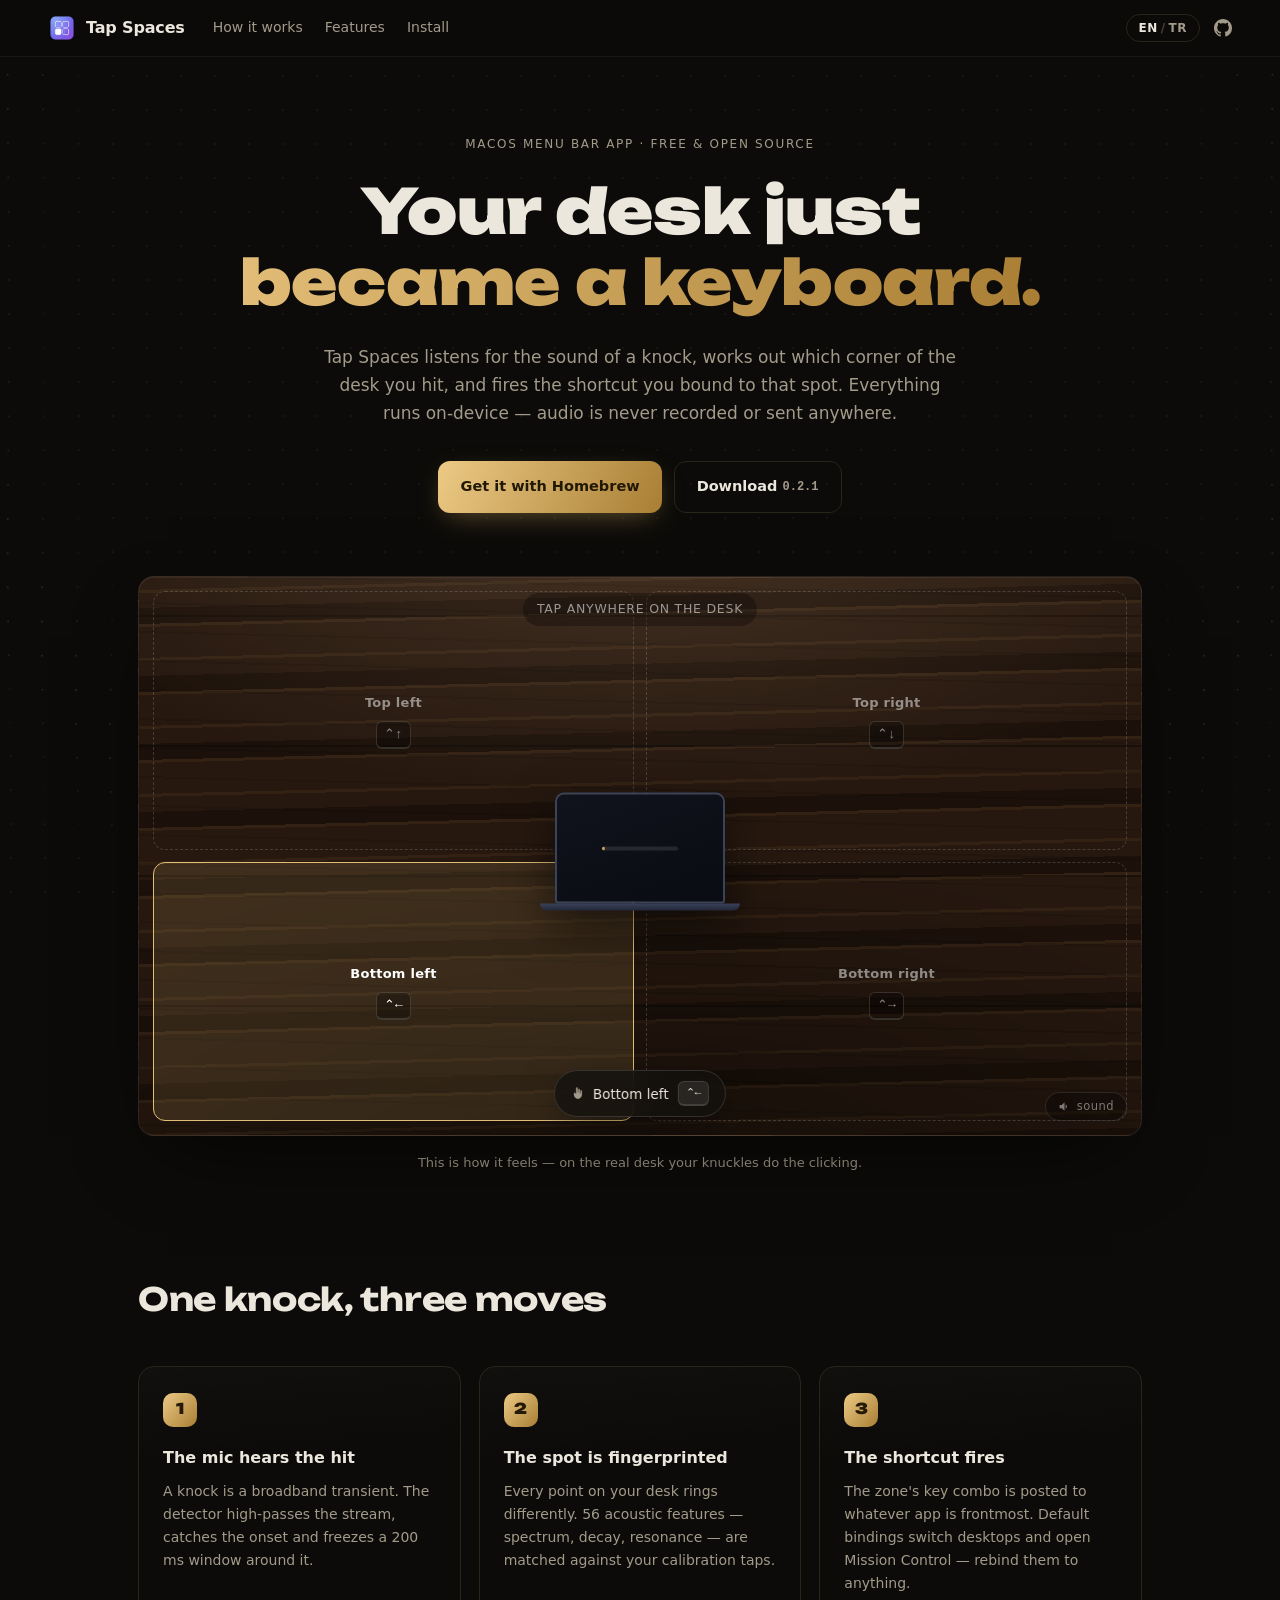
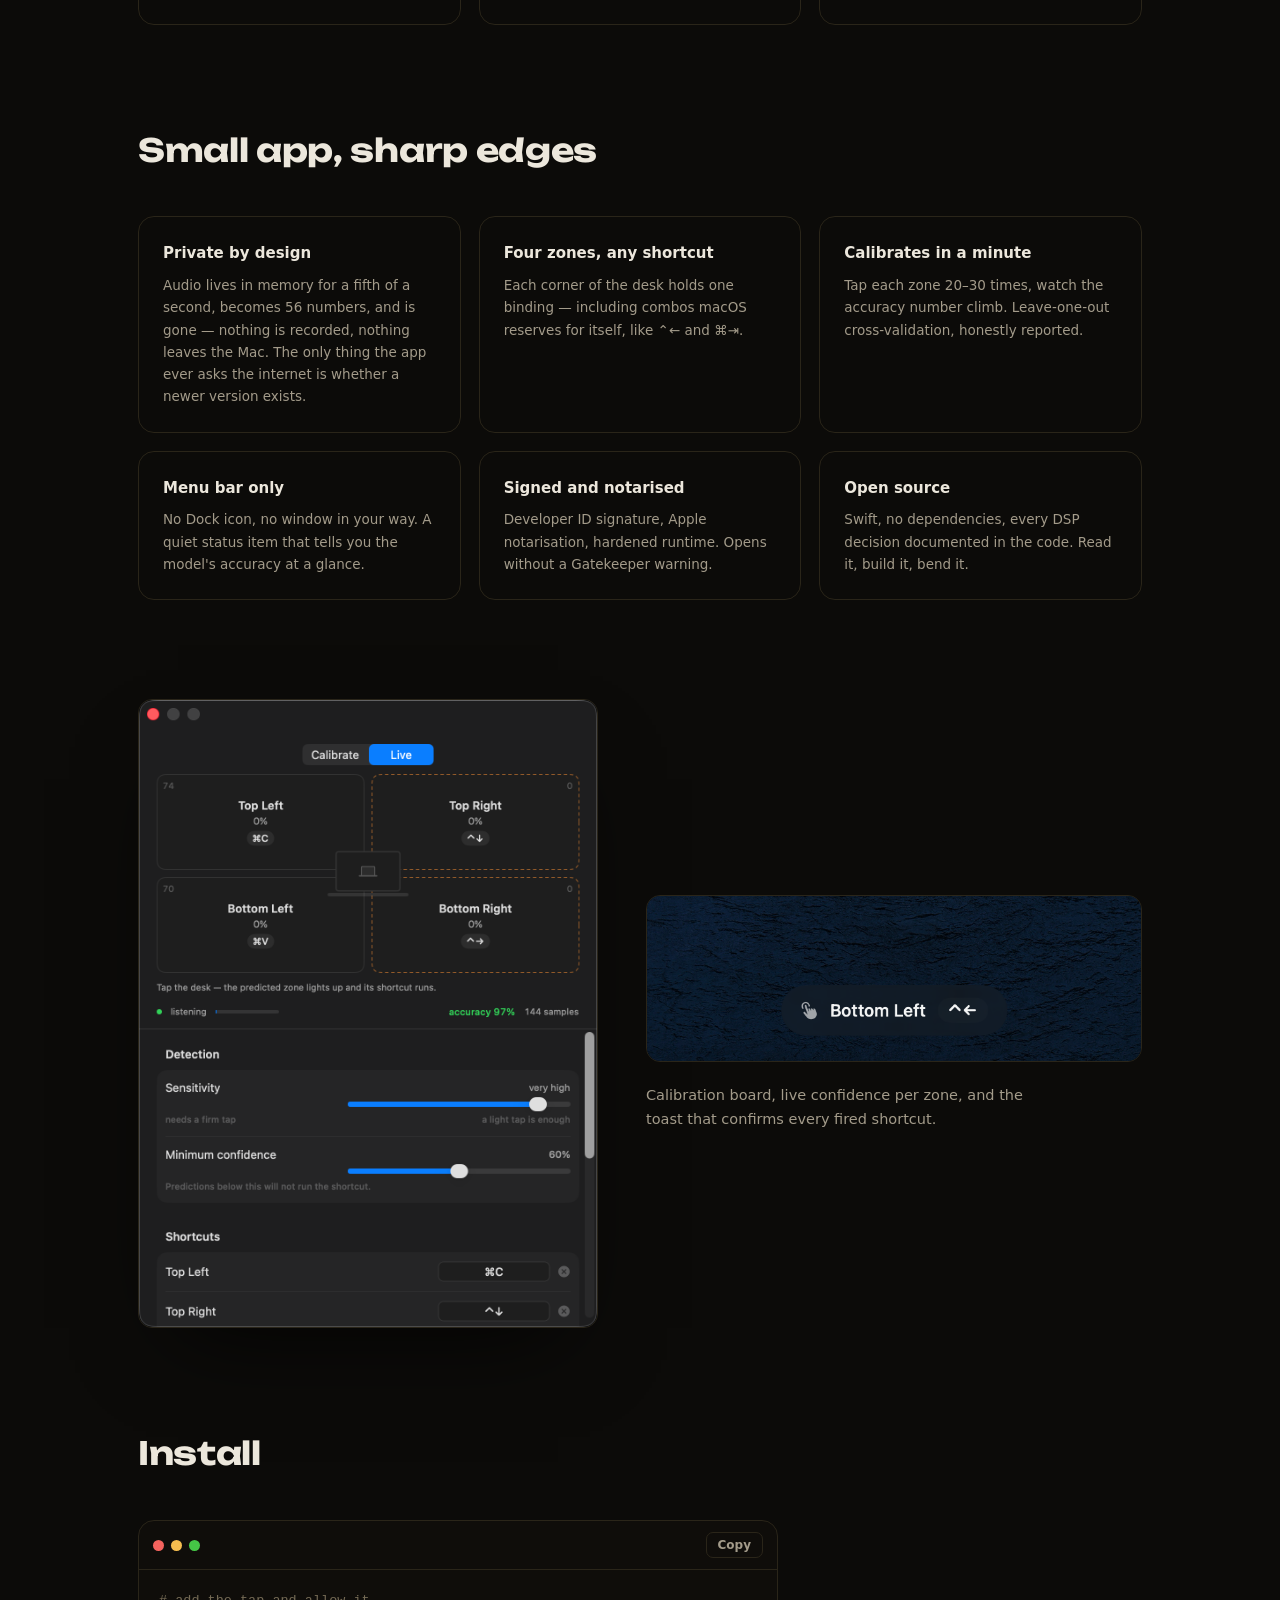
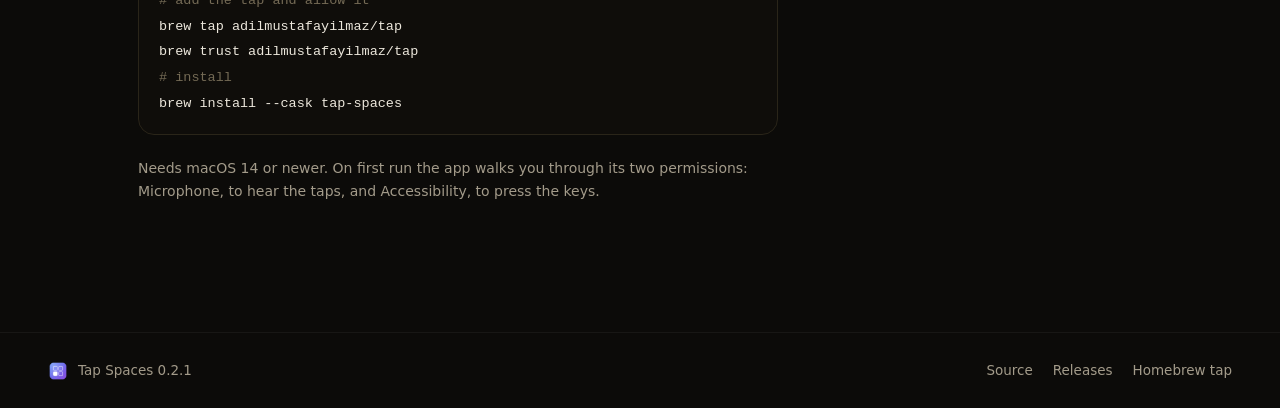
==== commit 2d8f6e1c: "Add automatic update check Once a day the app asks the GitHub releases API for the latest tag and co" ====
--- a/site/index.html
+++ b/site/index.html
@@ -126,7 +126,7 @@
     <div class="ft-grid">
       <article class="ft reveal">
         <h3 data-i18n="ft.private.t">Private by design</h3>
-        <p data-i18n="ft.private.d">No network code in the binary. Audio lives in memory for a fifth of a second, becomes 56 numbers, and is gone. Nothing is recorded, nothing leaves the Mac.</p>
+        <p data-i18n="ft.private.d">Audio lives in memory for a fifth of a second, becomes 56 numbers, and is gone — nothing is recorded, nothing leaves the Mac. The only thing the app ever asks the internet is whether a newer version exists.</p>
       </article>
       <article class="ft reveal">
         <h3 data-i18n="ft.zones.t">Four zones, any shortcut</h3>
